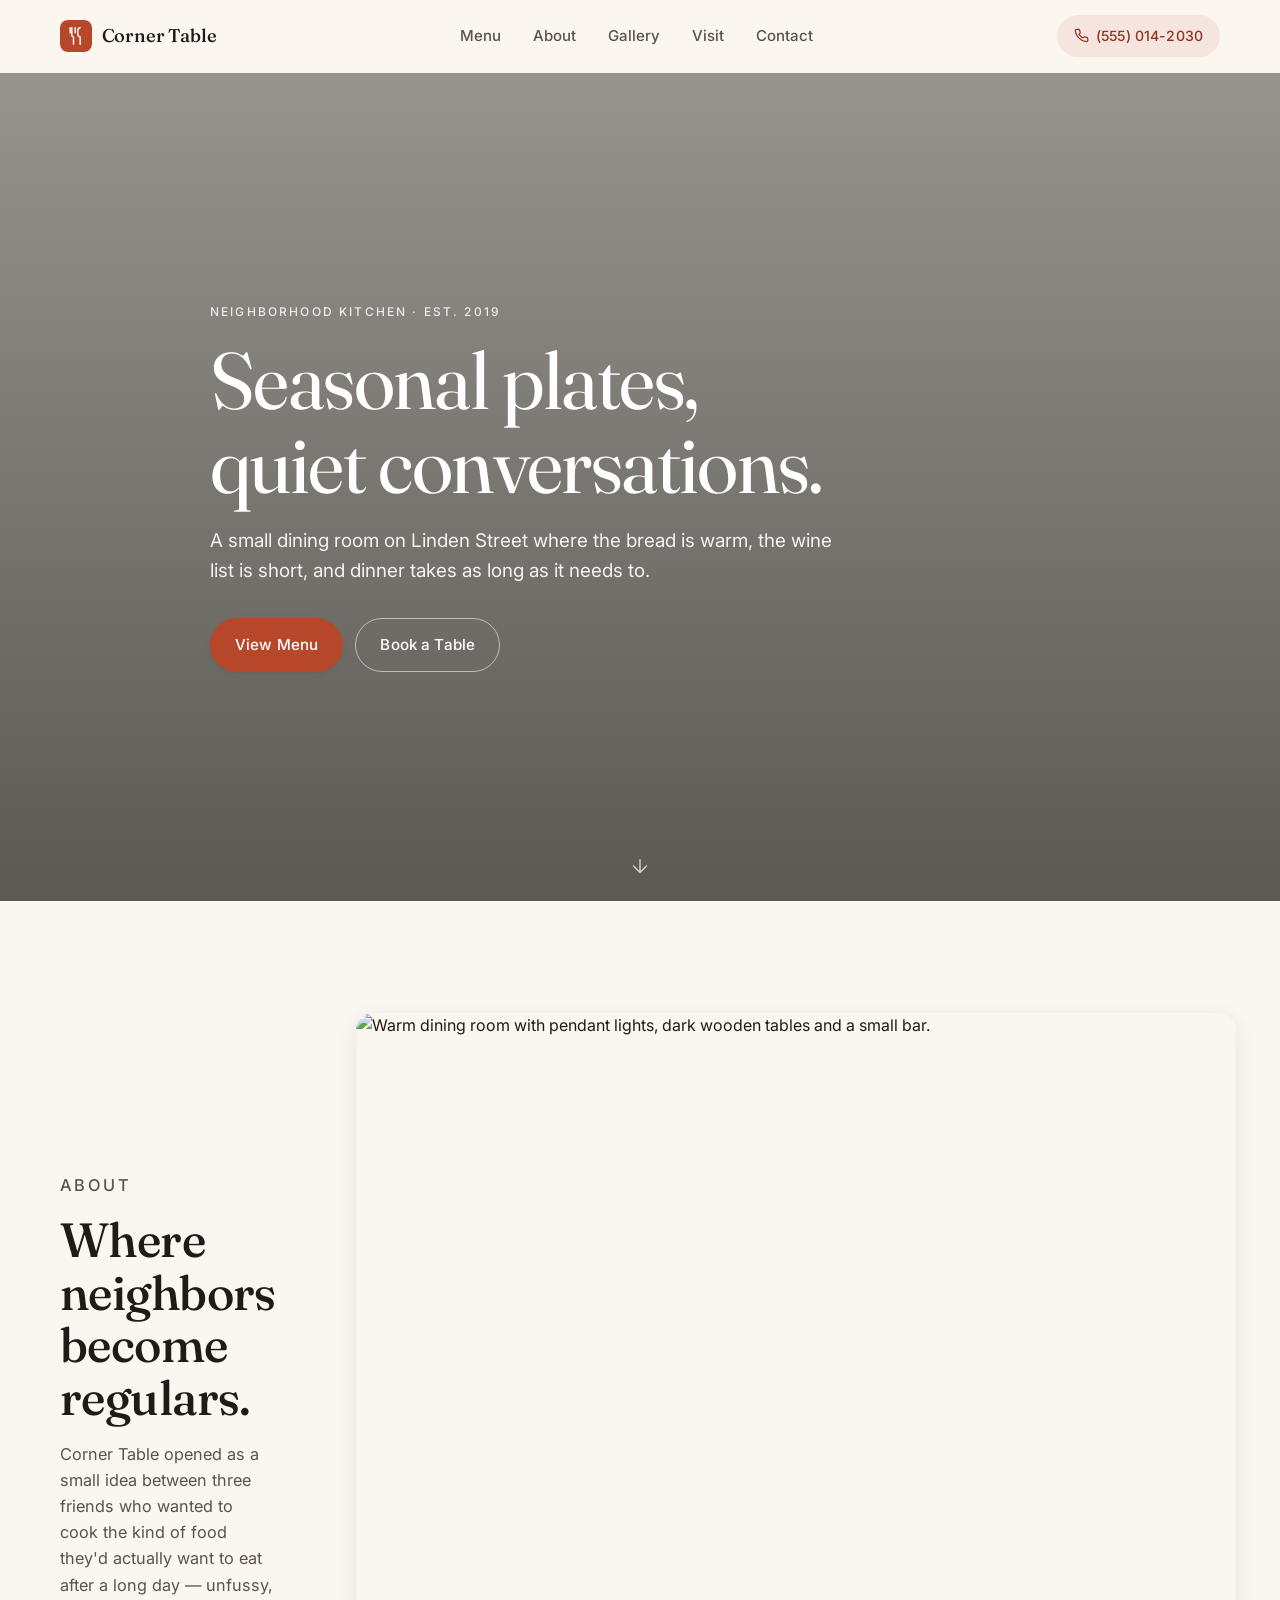
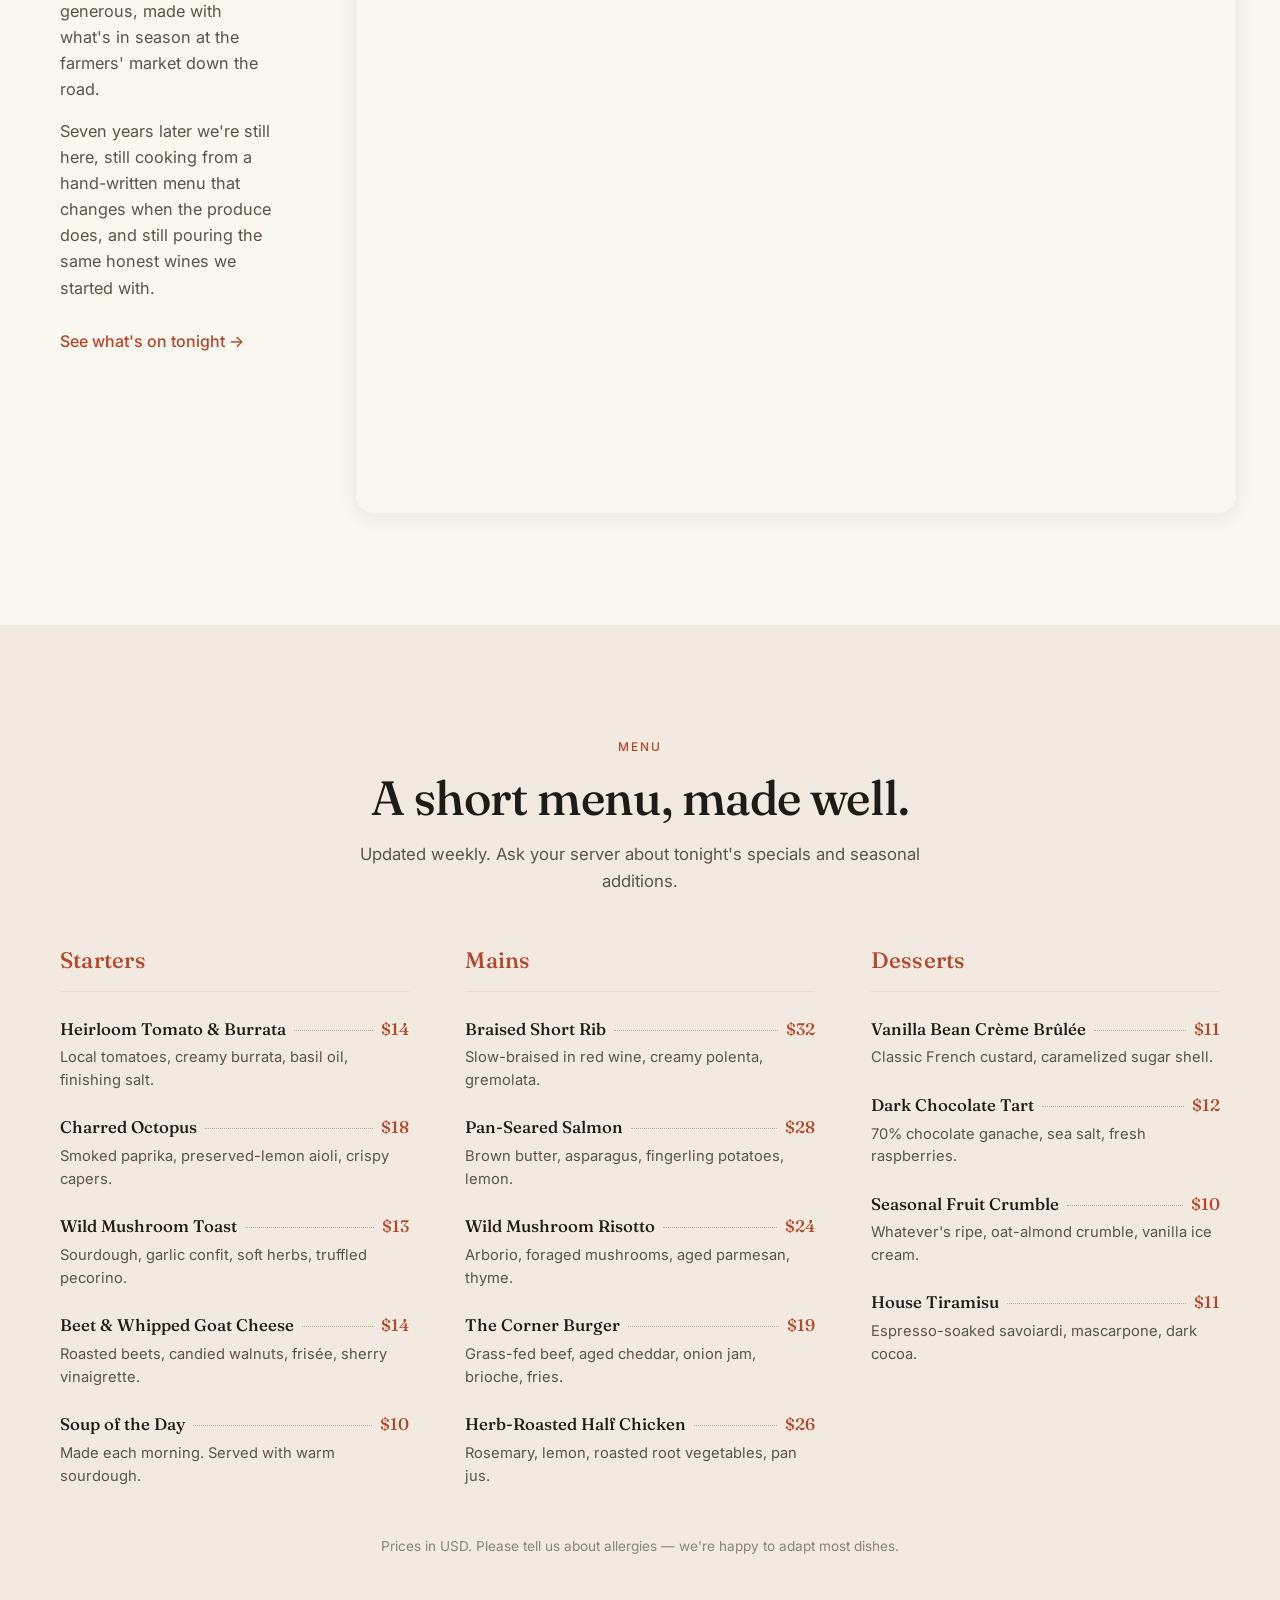
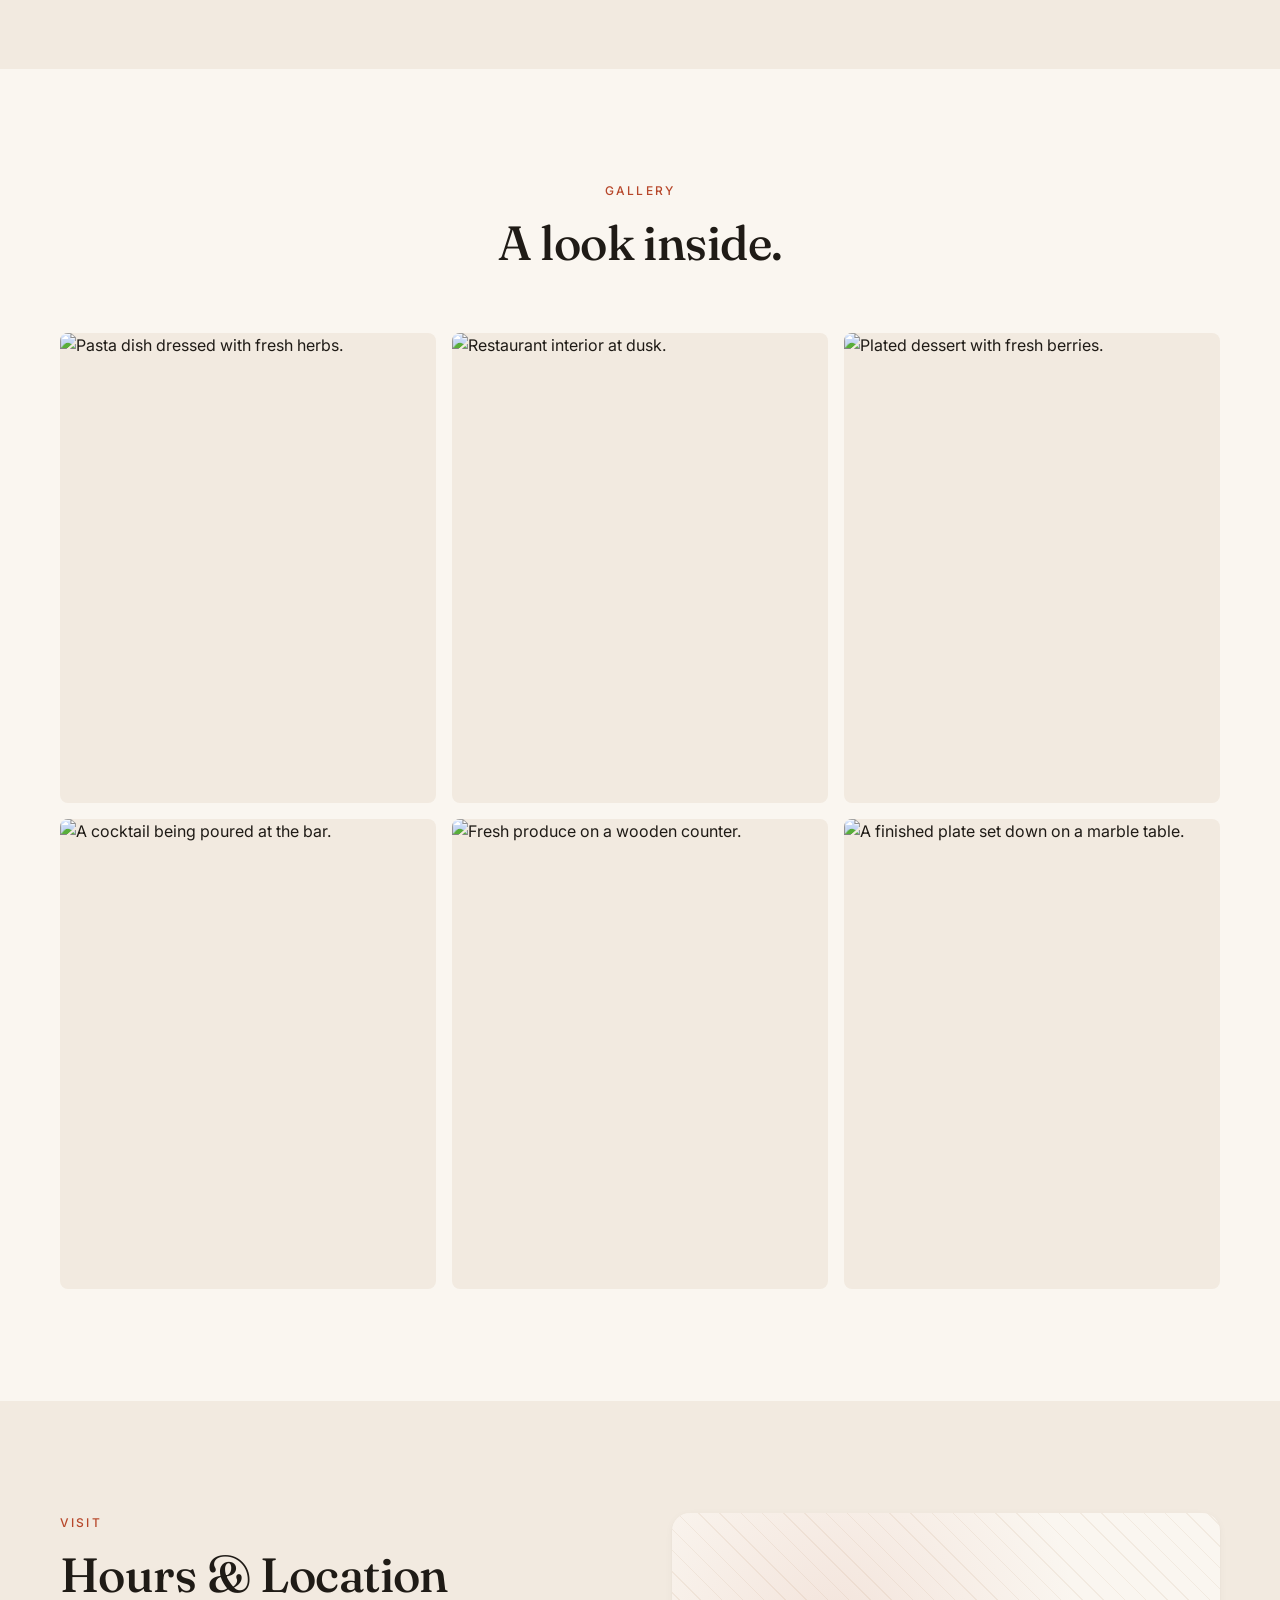
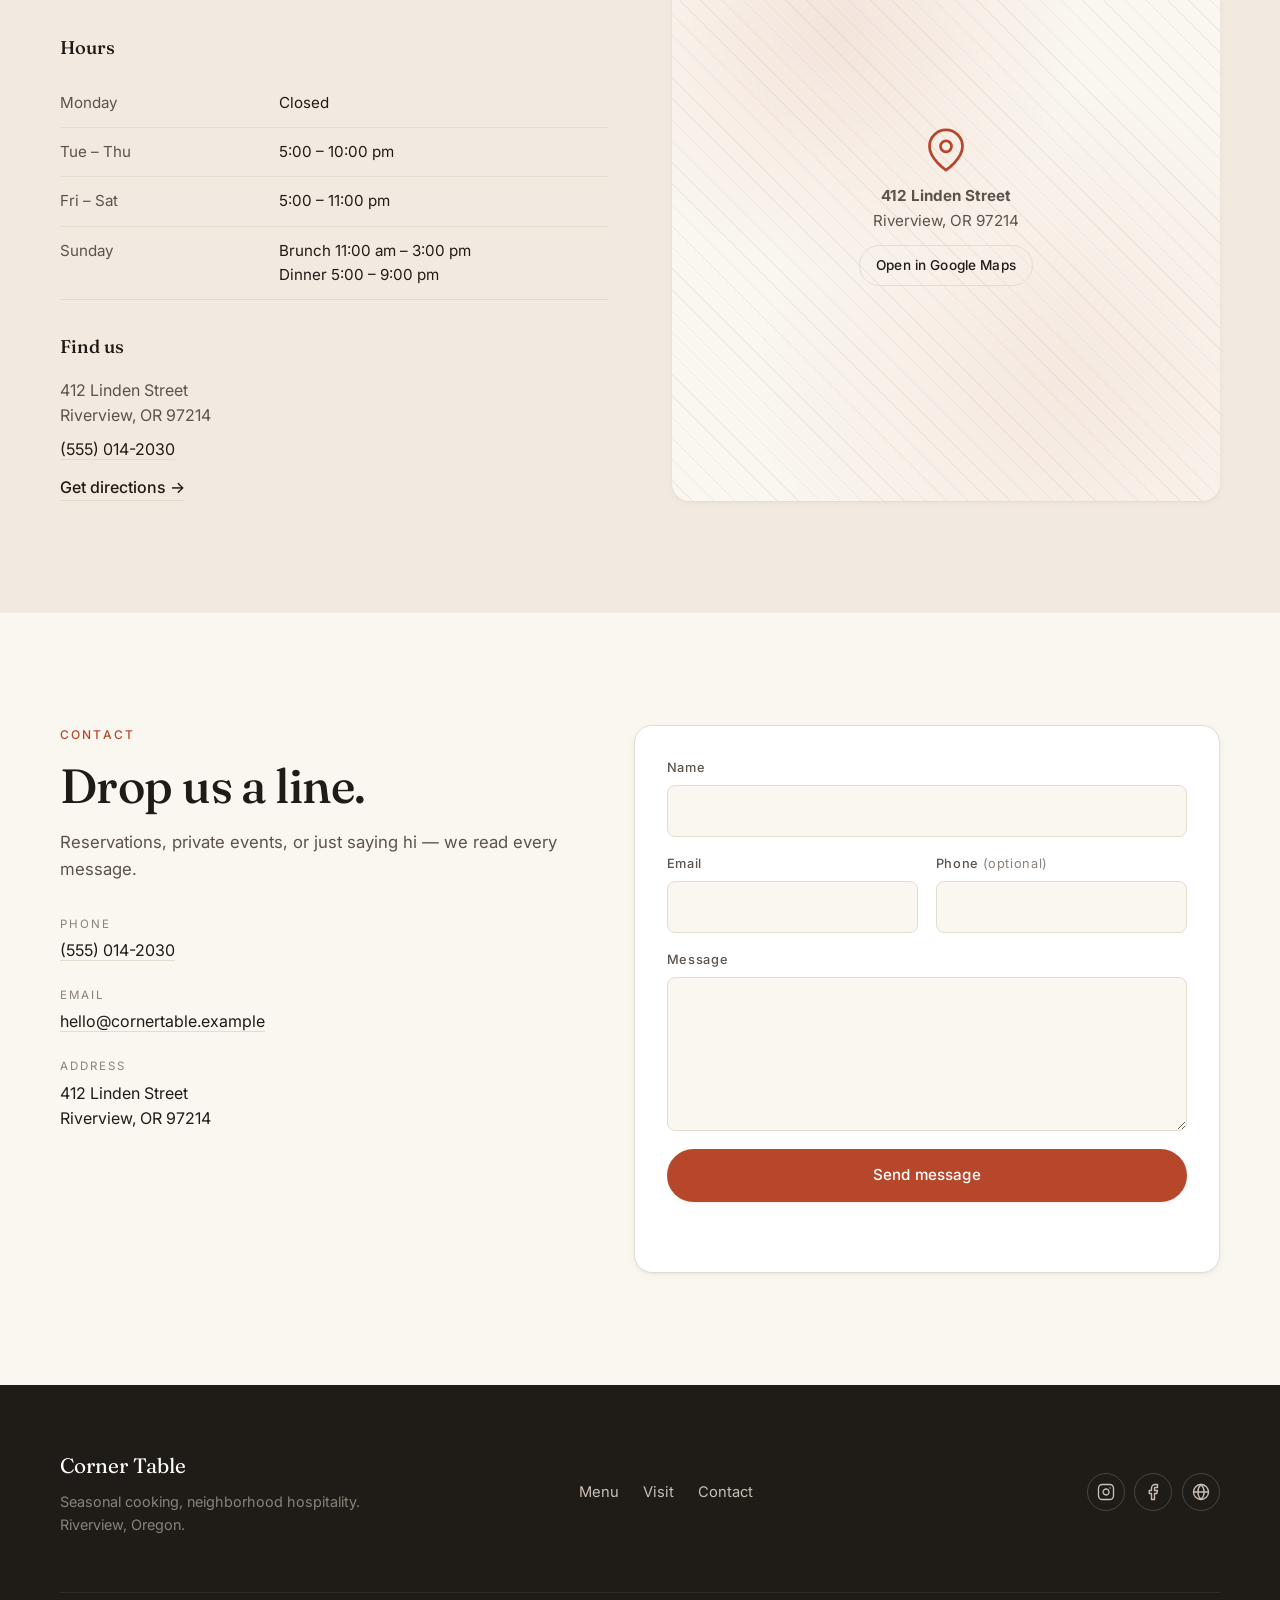
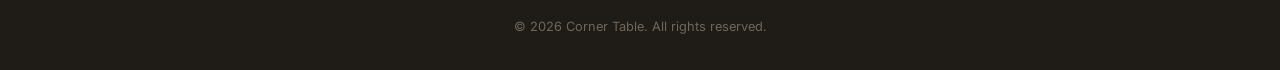
==== index.html @ 22e4e92a "Initial commit: Corner Table restaurant site Mobile-first single-page static site for a casual local" ====
<!DOCTYPE html>
<html lang="en">
<head>
  <meta charset="UTF-8" />
  <meta name="viewport" content="width=device-width, initial-scale=1, viewport-fit=cover" />
  <meta name="theme-color" content="#B7472A" />

  <title>Corner Table — Local Kitchen & Bar</title>
  <meta name="description" content="Corner Table is a neighborhood restaurant serving seasonal, locally-sourced plates in a warm, unhurried setting. Reservations open daily." />

  <!-- Open Graph / social -->
  <meta property="og:title" content="Corner Table — Local Kitchen & Bar" />
  <meta property="og:description" content="Seasonal cooking, neighborhood hospitality. Book a table tonight." />
  <meta property="og:type" content="restaurant.restaurant" />
  <meta property="og:image" content="https://images.unsplash.com/photo-1517248135467-4c7edcad34c4?auto=format&fit=crop&w=1200&q=80" />

  <!-- Icons & manifest -->
  <link rel="icon" type="image/svg+xml" href="favicon.svg" />
  <link rel="apple-touch-icon" href="favicon.svg" />
  <link rel="manifest" href="manifest.json" />

  <!-- Speed up image CDN handshakes -->
  <link rel="dns-prefetch" href="https://images.unsplash.com" />
  <link rel="preconnect" href="https://images.unsplash.com" crossorigin />

  <!-- Fonts: Fraunces (display) + Inter (body) -->
  <link rel="preconnect" href="https://fonts.googleapis.com" />
  <link rel="preconnect" href="https://fonts.gstatic.com" crossorigin />
  <link href="https://fonts.googleapis.com/css2?family=Fraunces:opsz,wght@9..144,400;9..144,500;9..144,600&family=Inter:wght@400;500;600&display=swap" rel="stylesheet" />

  <!-- Preload the hero image so it paints fast -->
  <link rel="preload" as="image" href="https://images.unsplash.com/photo-1517248135467-4c7edcad34c4?auto=format&fit=crop&w=1800&q=80" />

  <link rel="stylesheet" href="styles.css" />

  <!-- Local business structured data — helps search engines understand the site -->
  <script type="application/ld+json">
  {
    "@context": "https://schema.org",
    "@type": "Restaurant",
    "name": "Corner Table",
    "image": "https://images.unsplash.com/photo-1517248135467-4c7edcad34c4?auto=format&fit=crop&w=1200&q=80",
    "telephone": "+1-555-014-2030",
    "email": "hello@cornertable.example",
    "priceRange": "$$",
    "servesCuisine": "Seasonal American",
    "address": {
      "@type": "PostalAddress",
      "streetAddress": "412 Linden Street",
      "addressLocality": "Riverview",
      "addressRegion": "OR",
      "postalCode": "97214",
      "addressCountry": "US"
    },
    "openingHoursSpecification": [
      { "@type": "OpeningHoursSpecification", "dayOfWeek": ["Tuesday","Wednesday","Thursday"], "opens": "17:00", "closes": "22:00" },
      { "@type": "OpeningHoursSpecification", "dayOfWeek": ["Friday","Saturday"], "opens": "17:00", "closes": "23:00" },
      { "@type": "OpeningHoursSpecification", "dayOfWeek": "Sunday", "opens": "11:00", "closes": "21:00" }
    ]
  }
  </script>
</head>
<body>
  <!-- Accessibility: keyboard users can jump past the header -->
  <a href="#main" class="skip-link">Skip to content</a>

  <!-- =========================================================
       HEADER — sticky, blurs background on scroll
       ========================================================= -->
  <header class="site-header" id="top">
    <div class="container header-inner">
      <a href="#top" class="brand" aria-label="Corner Table, home">
        <span class="brand-mark" aria-hidden="true">
          <svg viewBox="0 0 24 24" width="20" height="20" fill="none" stroke="currentColor" stroke-width="1.7" stroke-linecap="round" stroke-linejoin="round">
            <path d="M7 2v9a2 2 0 0 0 2 2v9"/>
            <path d="M11 2v6"/>
            <path d="M5 2v6"/>
            <path d="M17 2c-1.5 0-3 2-3 5.5S15.5 13 17 13v9"/>
          </svg>
        </span>
        <span class="brand-name">Corner Table</span>
      </a>

      <nav class="site-nav" id="site-nav" aria-label="Primary">
        <button class="nav-close" aria-label="Close menu" type="button">&times;</button>
        <a href="#menu">Menu</a>
        <a href="#about">About</a>
        <a href="#gallery">Gallery</a>
        <a href="#visit">Visit</a>
        <a href="#contact">Contact</a>
      </nav>

      <div class="header-actions">
        <a href="tel:+15550142030" class="btn btn-call" aria-label="Call Corner Table at (555) 014-2030">
          <svg viewBox="0 0 24 24" width="15" height="15" fill="none" stroke="currentColor" stroke-width="2" stroke-linecap="round" stroke-linejoin="round" aria-hidden="true">
            <path d="M22 16.92v3a2 2 0 0 1-2.18 2 19.79 19.79 0 0 1-8.63-3.07 19.5 19.5 0 0 1-6-6 19.79 19.79 0 0 1-3.07-8.67A2 2 0 0 1 4.11 2h3a2 2 0 0 1 2 1.72 12.84 12.84 0 0 0 .7 2.81 2 2 0 0 1-.45 2.11L8.09 9.91a16 16 0 0 0 6 6l1.27-1.27a2 2 0 0 1 2.11-.45 12.84 12.84 0 0 0 2.81.7A2 2 0 0 1 22 16.92z"/>
          </svg>
          <span class="btn-call-text">(555) 014-2030</span>
        </a>
        <button class="nav-toggle" aria-controls="site-nav" aria-expanded="false" aria-label="Open menu" type="button">
          <span></span><span></span><span></span>
        </button>
      </div>
    </div>
  </header>

  <main id="main">
    <!-- =========================================================
         HERO — full-bleed image, tagline, two CTAs
         ========================================================= -->
    <section class="hero" aria-labelledby="hero-title">
      <div class="hero-bg" aria-hidden="true"></div>
      <div class="hero-overlay" aria-hidden="true"></div>
      <div class="container hero-inner">
        <p class="eyebrow eyebrow-light">Neighborhood kitchen &middot; est. 2019</p>
        <h1 id="hero-title" class="hero-title">Seasonal plates,<br/>quiet conversations.</h1>
        <p class="hero-sub">A small dining room on Linden Street where the bread is warm, the wine list is short, and dinner takes as long as it needs to.</p>
        <div class="hero-cta">
          <a href="#menu" class="btn btn-primary">View Menu</a>
          <a href="#contact" class="btn btn-ghost btn-ghost-light">Book a Table</a>
        </div>
      </div>
      <a href="#about" class="hero-scroll" aria-label="Scroll to about section">
        <svg width="22" height="22" viewBox="0 0 24 24" fill="none" stroke="currentColor" stroke-width="1.5" stroke-linecap="round" stroke-linejoin="round" aria-hidden="true">
          <path d="M12 5v14M5 12l7 7 7-7"/>
        </svg>
      </a>
    </section>

    <!-- =========================================================
         ABOUT — short warm paragraph, asymmetric image
         ========================================================= -->
    <section id="about" class="section about reveal">
      <div class="container about-grid">
        <div class="about-copy">
          <p class="eyebrow">About</p>
          <h2 class="section-title">Where neighbors become regulars.</h2>
          <p>Corner Table opened as a small idea between three friends who wanted to cook the kind of food they'd actually want to eat after a long day &mdash; unfussy, generous, made with what's in season at the farmers' market down the road.</p>
          <p>Seven years later we're still here, still cooking from a hand-written menu that changes when the produce does, and still pouring the same honest wines we started with.</p>
          <a href="#menu" class="link-arrow">See what's on tonight &rarr;</a>
        </div>
        <figure class="about-figure">
          <img src="https://images.unsplash.com/photo-1559329007-40df8a9345d8?auto=format&fit=crop&w=900&q=80"
               alt="Warm dining room with pendant lights, dark wooden tables and a small bar."
               loading="lazy" width="900" height="1100" />
        </figure>
      </div>
    </section>

    <!-- =========================================================
         MENU — 3 categories in a clean grid
         ========================================================= -->
    <section id="menu" class="section menu reveal">
      <div class="container">
        <header class="section-head">
          <p class="eyebrow">Menu</p>
          <h2 class="section-title">A short menu, made well.</h2>
          <p class="section-lede">Updated weekly. Ask your server about tonight's specials and seasonal additions.</p>
        </header>

        <div class="menu-categories">

          <article class="menu-category">
            <h3 class="menu-category-title">Starters</h3>
            <ul class="menu-list">
              <li class="menu-item">
                <div class="menu-item-head">
                  <span class="menu-item-name">Heirloom Tomato &amp; Burrata</span>
                  <span class="menu-item-dots" aria-hidden="true"></span>
                  <span class="menu-item-price">14</span>
                </div>
                <p class="menu-item-desc">Local tomatoes, creamy burrata, basil oil, finishing salt.</p>
              </li>
              <li class="menu-item">
                <div class="menu-item-head">
                  <span class="menu-item-name">Charred Octopus</span>
                  <span class="menu-item-dots" aria-hidden="true"></span>
                  <span class="menu-item-price">18</span>
                </div>
                <p class="menu-item-desc">Smoked paprika, preserved-lemon aioli, crispy capers.</p>
              </li>
              <li class="menu-item">
                <div class="menu-item-head">
                  <span class="menu-item-name">Wild Mushroom Toast</span>
                  <span class="menu-item-dots" aria-hidden="true"></span>
                  <span class="menu-item-price">13</span>
                </div>
                <p class="menu-item-desc">Sourdough, garlic confit, soft herbs, truffled pecorino.</p>
              </li>
              <li class="menu-item">
                <div class="menu-item-head">
                  <span class="menu-item-name">Beet &amp; Whipped Goat Cheese</span>
                  <span class="menu-item-dots" aria-hidden="true"></span>
                  <span class="menu-item-price">14</span>
                </div>
                <p class="menu-item-desc">Roasted beets, candied walnuts, frisée, sherry vinaigrette.</p>
              </li>
              <li class="menu-item">
                <div class="menu-item-head">
                  <span class="menu-item-name">Soup of the Day</span>
                  <span class="menu-item-dots" aria-hidden="true"></span>
                  <span class="menu-item-price">10</span>
                </div>
                <p class="menu-item-desc">Made each morning. Served with warm sourdough.</p>
              </li>
            </ul>
          </article>

          <article class="menu-category">
            <h3 class="menu-category-title">Mains</h3>
            <ul class="menu-list">
              <li class="menu-item">
                <div class="menu-item-head">
                  <span class="menu-item-name">Braised Short Rib</span>
                  <span class="menu-item-dots" aria-hidden="true"></span>
                  <span class="menu-item-price">32</span>
                </div>
                <p class="menu-item-desc">Slow-braised in red wine, creamy polenta, gremolata.</p>
              </li>
              <li class="menu-item">
                <div class="menu-item-head">
                  <span class="menu-item-name">Pan-Seared Salmon</span>
                  <span class="menu-item-dots" aria-hidden="true"></span>
                  <span class="menu-item-price">28</span>
                </div>
                <p class="menu-item-desc">Brown butter, asparagus, fingerling potatoes, lemon.</p>
              </li>
              <li class="menu-item">
                <div class="menu-item-head">
                  <span class="menu-item-name">Wild Mushroom Risotto</span>
                  <span class="menu-item-dots" aria-hidden="true"></span>
                  <span class="menu-item-price">24</span>
                </div>
                <p class="menu-item-desc">Arborio, foraged mushrooms, aged parmesan, thyme.</p>
              </li>
              <li class="menu-item">
                <div class="menu-item-head">
                  <span class="menu-item-name">The Corner Burger</span>
                  <span class="menu-item-dots" aria-hidden="true"></span>
                  <span class="menu-item-price">19</span>
                </div>
                <p class="menu-item-desc">Grass-fed beef, aged cheddar, onion jam, brioche, fries.</p>
              </li>
              <li class="menu-item">
                <div class="menu-item-head">
                  <span class="menu-item-name">Herb-Roasted Half Chicken</span>
                  <span class="menu-item-dots" aria-hidden="true"></span>
                  <span class="menu-item-price">26</span>
                </div>
                <p class="menu-item-desc">Rosemary, lemon, roasted root vegetables, pan jus.</p>
              </li>
            </ul>
          </article>

          <article class="menu-category">
            <h3 class="menu-category-title">Desserts</h3>
            <ul class="menu-list">
              <li class="menu-item">
                <div class="menu-item-head">
                  <span class="menu-item-name">Vanilla Bean Crème Brûlée</span>
                  <span class="menu-item-dots" aria-hidden="true"></span>
                  <span class="menu-item-price">11</span>
                </div>
                <p class="menu-item-desc">Classic French custard, caramelized sugar shell.</p>
              </li>
              <li class="menu-item">
                <div class="menu-item-head">
                  <span class="menu-item-name">Dark Chocolate Tart</span>
                  <span class="menu-item-dots" aria-hidden="true"></span>
                  <span class="menu-item-price">12</span>
                </div>
                <p class="menu-item-desc">70% chocolate ganache, sea salt, fresh raspberries.</p>
              </li>
              <li class="menu-item">
                <div class="menu-item-head">
                  <span class="menu-item-name">Seasonal Fruit Crumble</span>
                  <span class="menu-item-dots" aria-hidden="true"></span>
                  <span class="menu-item-price">10</span>
                </div>
                <p class="menu-item-desc">Whatever's ripe, oat-almond crumble, vanilla ice cream.</p>
              </li>
              <li class="menu-item">
                <div class="menu-item-head">
                  <span class="menu-item-name">House Tiramisu</span>
                  <span class="menu-item-dots" aria-hidden="true"></span>
                  <span class="menu-item-price">11</span>
                </div>
                <p class="menu-item-desc">Espresso-soaked savoiardi, mascarpone, dark cocoa.</p>
              </li>
            </ul>
          </article>

        </div>

        <p class="menu-foot">Prices in USD. Please tell us about allergies — we're happy to adapt most dishes.</p>
      </div>
    </section>

    <!-- =========================================================
         GALLERY — responsive 6-image grid
         ========================================================= -->
    <section id="gallery" class="section gallery reveal">
      <div class="container">
        <header class="section-head">
          <p class="eyebrow">Gallery</p>
          <h2 class="section-title">A look inside.</h2>
        </header>

        <div class="gallery-grid">
          <figure class="gallery-item">
            <img src="https://images.unsplash.com/photo-1414235077428-338989a2e8c0?auto=format&fit=crop&w=800&q=80"
                 alt="Pasta dish dressed with fresh herbs."
                 loading="lazy" width="800" height="1000" />
          </figure>
          <figure class="gallery-item">
            <img src="https://images.unsplash.com/photo-1559339352-11d035aa65de?auto=format&fit=crop&w=800&q=80"
                 alt="Restaurant interior at dusk."
                 loading="lazy" width="800" height="1000" />
          </figure>
          <figure class="gallery-item">
            <img src="https://images.unsplash.com/photo-1551183053-bf91a1d81141?auto=format&fit=crop&w=800&q=80"
                 alt="Plated dessert with fresh berries."
                 loading="lazy" width="800" height="1000" />
          </figure>
          <figure class="gallery-item">
            <img src="https://images.unsplash.com/photo-1424847651672-bf20a4b0982b?auto=format&fit=crop&w=800&q=80"
                 alt="A cocktail being poured at the bar."
                 loading="lazy" width="800" height="1000" />
          </figure>
          <figure class="gallery-item">
            <img src="https://images.unsplash.com/photo-1466637574441-749b8f19452f?auto=format&fit=crop&w=800&q=80"
                 alt="Fresh produce on a wooden counter."
                 loading="lazy" width="800" height="1000" />
          </figure>
          <figure class="gallery-item">
            <img src="https://images.unsplash.com/photo-1559925393-8be0ec4767c8?auto=format&fit=crop&w=800&q=80"
                 alt="A finished plate set down on a marble table."
                 loading="lazy" width="800" height="1000" />
          </figure>
        </div>
      </div>
    </section>

    <!-- =========================================================
         VISIT — hours table + address + map placeholder
         ========================================================= -->
    <section id="visit" class="section visit reveal">
      <div class="container visit-grid">
        <div class="visit-info">
          <p class="eyebrow">Visit</p>
          <h2 class="section-title">Hours &amp; Location</h2>

          <div class="hours">
            <h3 class="visit-subheading">Hours</h3>
            <table class="hours-table" aria-label="Opening hours">
              <tbody>
                <tr><th scope="row">Monday</th><td class="muted">Closed</td></tr>
                <tr><th scope="row">Tue – Thu</th><td>5:00 – 10:00 pm</td></tr>
                <tr><th scope="row">Fri – Sat</th><td>5:00 – 11:00 pm</td></tr>
                <tr><th scope="row">Sunday</th><td>Brunch 11:00&nbsp;am – 3:00&nbsp;pm<br/>Dinner 5:00 – 9:00&nbsp;pm</td></tr>
              </tbody>
            </table>
          </div>

          <div class="address-block">
            <h3 class="visit-subheading">Find us</h3>
            <address>
              412 Linden Street<br/>
              Riverview, OR 97214
            </address>
            <p><a href="tel:+15550142030">(555) 014-2030</a></p>
            <a href="https://www.google.com/maps/search/?api=1&query=412+Linden+Street+Riverview+OR+97214"
               target="_blank" rel="noopener" class="link-arrow">Get directions &rarr;</a>
          </div>
        </div>

        <!-- Replace with a real Google Maps iframe when ready. The visual
             placeholder mirrors the brand and still communicates "map". -->
        <div class="map-wrap" aria-label="Map of restaurant location">
          <div class="map-placeholder">
            <svg width="44" height="44" viewBox="0 0 24 24" fill="none" stroke="currentColor" stroke-width="1.5" stroke-linecap="round" stroke-linejoin="round" aria-hidden="true">
              <path d="M21 10c0 7-9 13-9 13s-9-6-9-13a9 9 0 0 1 18 0z"/>
              <circle cx="12" cy="10" r="3"/>
            </svg>
            <p><strong>412 Linden Street</strong><br/>Riverview, OR 97214</p>
            <a href="https://www.google.com/maps/search/?api=1&query=412+Linden+Street+Riverview+OR+97214"
               target="_blank" rel="noopener" class="btn btn-ghost btn-sm">Open in Google Maps</a>
          </div>
        </div>
      </div>
    </section>

    <!-- =========================================================
         CONTACT — info + front-end-only form
         ========================================================= -->
    <section id="contact" class="section contact reveal">
      <div class="container contact-grid">
        <div class="contact-info">
          <p class="eyebrow">Contact</p>
          <h2 class="section-title">Drop us a line.</h2>
          <p class="section-lede">Reservations, private events, or just saying hi — we read every message.</p>

          <ul class="contact-list">
            <li>
              <span class="contact-label">Phone</span>
              <a href="tel:+15550142030">(555) 014-2030</a>
            </li>
            <li>
              <span class="contact-label">Email</span>
              <a href="mailto:hello@cornertable.example">hello@cornertable.example</a>
            </li>
            <li>
              <span class="contact-label">Address</span>
              <span>412 Linden Street<br/>Riverview, OR 97214</span>
            </li>
          </ul>
        </div>

        <form class="contact-form" novalidate aria-label="Contact form">
          <div class="form-row">
            <label for="name">Name</label>
            <input id="name" name="name" type="text" required autocomplete="name" />
          </div>
          <div class="form-row-split">
            <div class="form-row">
              <label for="email">Email</label>
              <input id="email" name="email" type="email" required autocomplete="email" />
            </div>
            <div class="form-row">
              <label for="phone">Phone <span class="optional">(optional)</span></label>
              <input id="phone" name="phone" type="tel" autocomplete="tel" />
            </div>
          </div>
          <div class="form-row">
            <label for="message">Message</label>
            <textarea id="message" name="message" rows="5" required></textarea>
          </div>
          <button type="submit" class="btn btn-primary btn-block">Send message</button>
          <p class="form-status" role="status" aria-live="polite"></p>
        </form>
      </div>
    </section>
  </main>

  <!-- =========================================================
       FOOTER
       ========================================================= -->
  <footer class="site-footer">
    <div class="container footer-inner">
      <div class="footer-brand">
        <span class="brand-name">Corner Table</span>
        <p>Seasonal cooking, neighborhood hospitality.<br/>Riverview, Oregon.</p>
      </div>

      <nav class="footer-nav" aria-label="Footer">
        <a href="#menu">Menu</a>
        <a href="#visit">Visit</a>
        <a href="#contact">Contact</a>
      </nav>

      <div class="footer-social" aria-label="Social links">
        <a href="#" aria-label="Instagram" rel="noopener">
          <svg width="18" height="18" viewBox="0 0 24 24" fill="none" stroke="currentColor" stroke-width="1.8" stroke-linecap="round" stroke-linejoin="round" aria-hidden="true">
            <rect x="2" y="2" width="20" height="20" rx="5" ry="5"/>
            <path d="M16 11.37A4 4 0 1 1 12.63 8 4 4 0 0 1 16 11.37z"/>
            <line x1="17.5" y1="6.5" x2="17.51" y2="6.5"/>
          </svg>
        </a>
        <a href="#" aria-label="Facebook" rel="noopener">
          <svg width="18" height="18" viewBox="0 0 24 24" fill="none" stroke="currentColor" stroke-width="1.8" stroke-linecap="round" stroke-linejoin="round" aria-hidden="true">
            <path d="M18 2h-3a5 5 0 0 0-5 5v3H7v4h3v8h4v-8h3l1-4h-4V7a1 1 0 0 1 1-1h3z"/>
          </svg>
        </a>
        <a href="#" aria-label="OpenTable" rel="noopener">
          <svg width="18" height="18" viewBox="0 0 24 24" fill="none" stroke="currentColor" stroke-width="1.8" stroke-linecap="round" stroke-linejoin="round" aria-hidden="true">
            <circle cx="12" cy="12" r="10"/>
            <path d="M12 2a14 14 0 0 0 0 20M12 2a14 14 0 0 1 0 20M2 12h20"/>
          </svg>
        </a>
      </div>

      <p class="footer-legal">&copy; <span id="year"></span> Corner Table. All rights reserved.</p>
    </div>
  </footer>

  <!-- Back-to-top button — hidden until user scrolls past the hero -->
  <button class="to-top" type="button" aria-label="Back to top" hidden>
    <svg width="18" height="18" viewBox="0 0 24 24" fill="none" stroke="currentColor" stroke-width="2" stroke-linecap="round" stroke-linejoin="round" aria-hidden="true">
      <path d="M12 19V5M5 12l7-7 7 7"/>
    </svg>
  </button>

  <script src="script.js" defer></script>
</body>
</html>
---- styles.css ----
/* ============================================================
   Corner Table — stylesheet
   Mobile-first. Single accent: terracotta (#B7472A).
   Type pairing: Fraunces (display) + Inter (body).
   Breakpoints: 500px, 600px, 900px.
   ============================================================ */

/* ---------- Reset & base ---------- */
*, *::before, *::after { box-sizing: border-box; }
* { margin: 0; }

html {
  scroll-behavior: smooth;
  -webkit-text-size-adjust: 100%;
  scroll-padding-top: 80px;        /* sticky header offset for anchor jumps */
}

body {
  font-family: 'Inter', system-ui, -apple-system, 'Segoe UI', Roboto, sans-serif;
  font-size: 16px;
  line-height: 1.6;
  color: var(--text);
  background: var(--bg);
  -webkit-font-smoothing: antialiased;
  -moz-osx-font-smoothing: grayscale;
}

img, picture, svg, video { display: block; max-width: 100%; }
a { color: inherit; text-decoration: none; }
button { font: inherit; cursor: pointer; background: none; border: none; padding: 0; color: inherit; }
input, textarea, select { font: inherit; color: inherit; }

/* ---------- Design tokens ---------- */
:root {
  /* Color */
  --bg:           #FAF6F0;   /* warm off-white */
  --bg-alt:       #F2EAE0;   /* slightly deeper warm tone for alternating sections */
  --bg-card:      #FFFFFF;
  --text:         #1F1B16;   /* warm near-black */
  --text-soft:    #5C534B;
  --text-mute:    #8B8278;
  --border:       #E5DCD0;
  --accent:       #B7472A;   /* terracotta */
  --accent-dark:  #8F3520;
  --accent-soft:  #F6E5DE;

  /* Shape */
  --radius:    8px;
  --radius-lg: 18px;

  /* Shadows */
  --shadow-sm: 0 1px 2px rgba(31,27,22,.04), 0 2px 8px rgba(31,27,22,.04);
  --shadow-md: 0 4px 20px rgba(31,27,22,.08);
  --shadow-lg: 0 20px 50px rgba(31,27,22,.15);

  /* Layout */
  --header-h: 72px;
  --maxw:     1200px;

  /* Motion */
  --ease: cubic-bezier(0.22, 1, 0.36, 1);
}

/* ---------- Typography helpers ---------- */
.eyebrow {
  font-size: 0.75rem;
  font-weight: 500;
  letter-spacing: 0.18em;
  text-transform: uppercase;
  color: var(--accent);
  margin-bottom: 1rem;
}
.eyebrow-light { color: rgba(255,255,255,0.85); }

.section-title {
  font-family: 'Fraunces', Georgia, 'Times New Roman', serif;
  font-weight: 500;
  font-size: clamp(2rem, 4.8vw, 3rem);
  line-height: 1.1;
  letter-spacing: -0.012em;
  color: var(--text);
  margin-bottom: 1rem;
}

.section-lede {
  color: var(--text-soft);
  font-size: 1.05rem;
  max-width: 56ch;
}

.muted { color: var(--text-mute); }

/* ---------- Layout helpers ---------- */
.container {
  width: 100%;
  max-width: var(--maxw);
  margin: 0 auto;
  padding: 0 1.25rem;
}
.section { padding: 5rem 0; }
@media (min-width: 900px) { .section { padding: 7rem 0; } }

.section-head {
  text-align: center;
  margin-bottom: 3rem;
  display: flex;
  flex-direction: column;
  align-items: center;
}

.skip-link {
  position: absolute;
  left: 1rem;
  top: -3rem;
  background: var(--accent);
  color: #fff;
  padding: 0.6rem 1rem;
  border-radius: var(--radius);
  z-index: 1000;
  transition: top 0.2s var(--ease);
}
.skip-link:focus { top: 1rem; }

/* ---------- Buttons ---------- */
.btn {
  display: inline-flex;
  align-items: center;
  justify-content: center;
  gap: 0.5rem;
  padding: 0.85rem 1.5rem;
  border-radius: 999px;
  font-weight: 500;
  font-size: 0.95rem;
  letter-spacing: 0.01em;
  border: 1px solid transparent;
  transition: transform 0.25s var(--ease),
              background 0.25s var(--ease),
              color 0.25s var(--ease),
              border-color 0.25s var(--ease),
              box-shadow 0.25s var(--ease);
  white-space: nowrap;
  text-align: center;
}
.btn-primary {
  background: var(--accent);
  color: #fff;
  box-shadow: var(--shadow-sm);
}
.btn-primary:hover {
  background: var(--accent-dark);
  transform: translateY(-1px);
  box-shadow: var(--shadow-md);
}
.btn-ghost {
  background: transparent;
  color: var(--text);
  border-color: var(--border);
}
.btn-ghost:hover { background: var(--bg-alt); border-color: var(--text); }
.btn-ghost-light { color: #fff; border-color: rgba(255,255,255,0.55); }
.btn-ghost-light:hover { background: rgba(255,255,255,0.12); border-color: #fff; }

.btn-sm { padding: 0.55rem 1rem; font-size: 0.85rem; }
.btn-block { align-self: stretch; }

.btn-call {
  display: inline-flex;
  align-items: center;
  gap: 0.45rem;
  background: var(--accent-soft);
  color: var(--accent-dark);
  padding: 0.55rem 1rem;
  font-size: 0.88rem;
  border-radius: 999px;
  font-weight: 500;
  transition: background 0.2s var(--ease), color 0.2s var(--ease);
}
.btn-call:hover { background: var(--accent); color: #fff; }

/* ---------- Header ---------- */
.site-header {
  position: sticky;
  top: 0;
  z-index: 100;
  background: rgba(250, 246, 240, 0.82);
  backdrop-filter: saturate(180%) blur(14px);
  -webkit-backdrop-filter: saturate(180%) blur(14px);
  border-bottom: 1px solid transparent;
  transition: border-color 0.25s var(--ease), background 0.25s var(--ease);
}
.site-header.scrolled {
  background: rgba(250, 246, 240, 0.96);
  border-bottom-color: var(--border);
}
.header-inner {
  display: flex;
  align-items: center;
  justify-content: space-between;
  height: var(--header-h);
  gap: 1rem;
}
.brand {
  display: inline-flex;
  align-items: center;
  gap: 0.6rem;
  color: var(--text);
  font-family: 'Fraunces', serif;
  font-weight: 500;
  font-size: 1.15rem;
  letter-spacing: -0.01em;
}
.brand-mark {
  width: 32px;
  height: 32px;
  display: grid;
  place-items: center;
  border-radius: 8px;
  background: var(--accent);
  color: #fff;
}

.site-nav { display: none; }   /* mobile: hidden, opened via toggle */

.site-nav a {
  font-size: 0.94rem;
  color: var(--text-soft);
  font-weight: 500;
  position: relative;
  padding: 0.35rem 0;
  transition: color 0.2s var(--ease);
}
.site-nav a:hover { color: var(--accent); }
.site-nav a::after {
  content: '';
  position: absolute;
  left: 0;
  bottom: -3px;
  width: 0;
  height: 1px;
  background: var(--accent);
  transition: width 0.3s var(--ease);
}
.site-nav a:hover::after { width: 100%; }

.nav-close {
  position: absolute;
  top: 1.25rem;
  right: 1.5rem;
  font-size: 2.25rem;
  line-height: 1;
  color: var(--text);
  display: none;
}

.header-actions {
  display: flex;
  align-items: center;
  gap: 0.75rem;
}
.btn-call-text { display: none; }     /* phone number text hides on small screens */

.nav-toggle {
  display: flex;
  flex-direction: column;
  justify-content: center;
  gap: 5px;
  width: 36px;
  height: 36px;
}
.nav-toggle span {
  display: block;
  width: 22px;
  height: 1.5px;
  background: var(--text);
  margin: 0 auto;
  border-radius: 2px;
  transition: transform 0.25s var(--ease), opacity 0.2s var(--ease);
}

/* Mobile nav open state */
body.nav-open { overflow: hidden; }
body.nav-open .site-nav {
  display: flex;
  position: fixed;
  inset: 0;
  flex-direction: column;
  justify-content: center;
  align-items: center;
  gap: 1.75rem;
  background: var(--bg);
  z-index: 99;
  animation: fade-in 0.25s var(--ease);
}
body.nav-open .site-nav a {
  font-family: 'Fraunces', serif;
  font-size: 1.75rem;
  color: var(--text);
  font-weight: 500;
}
body.nav-open .nav-close { display: block; }
body.nav-open .nav-toggle span:nth-child(1) { transform: translateY(6.5px) rotate(45deg); }
body.nav-open .nav-toggle span:nth-child(2) { opacity: 0; }
body.nav-open .nav-toggle span:nth-child(3) { transform: translateY(-6.5px) rotate(-45deg); }

@keyframes fade-in {
  from { opacity: 0; }
  to   { opacity: 1; }
}

/* Desktop header layout */
@media (min-width: 900px) {
  .nav-toggle { display: none; }
  .site-nav {
    display: flex;
    flex-direction: row;
    gap: 2rem;
    position: static;
    background: transparent;
  }
  .btn-call-text { display: inline; }
}

/* ---------- Hero ---------- */
.hero {
  position: relative;
  min-height: calc(100vh - var(--header-h));
  min-height: calc(100svh - var(--header-h));
  display: flex;
  align-items: center;
  isolation: isolate;
  overflow: hidden;
}
.hero-bg {
  position: absolute;
  inset: 0;
  background: url('https://images.unsplash.com/photo-1517248135467-4c7edcad34c4?auto=format&fit=crop&w=1800&q=80') center/cover no-repeat;
  transform: scale(1.05);
  z-index: -2;
}
.hero-overlay {
  position: absolute;
  inset: 0;
  background: linear-gradient(180deg, rgba(31,27,22,0.45) 0%, rgba(31,27,22,0.72) 100%);
  z-index: -1;
}
.hero-inner {
  color: #fff;
  padding: 4rem 1.25rem;
  max-width: 900px;
}
.hero-title {
  font-family: 'Fraunces', serif;
  font-weight: 400;
  font-size: clamp(2.5rem, 7vw, 5rem);
  line-height: 1.05;
  letter-spacing: -0.02em;
  margin-bottom: 1.25rem;
}
.hero-sub {
  font-size: clamp(1rem, 1.6vw, 1.18rem);
  max-width: 54ch;
  margin-bottom: 2rem;
  color: rgba(255,255,255,0.92);
}
.hero-cta {
  display: flex;
  flex-wrap: wrap;
  gap: 0.75rem;
}
.hero-scroll {
  position: absolute;
  bottom: 1.5rem;
  left: 50%;
  transform: translateX(-50%);
  color: rgba(255,255,255,0.75);
  animation: bounce 2.4s ease-in-out infinite;
}
@keyframes bounce {
  0%, 100% { transform: translate(-50%, 0); }
  50%      { transform: translate(-50%, 8px); }
}

/* ---------- About ---------- */
.about-grid {
  display: grid;
  grid-template-columns: 1fr;
  gap: 3rem;
  align-items: center;
}
.about-copy p {
  margin-bottom: 1rem;
  color: var(--text-soft);
  font-size: 1.02rem;
}
.about-figure img {
  border-radius: var(--radius-lg);
  aspect-ratio: 4/5;
  object-fit: cover;
  width: 100%;
  box-shadow: var(--shadow-md);
}
.link-arrow {
  color: var(--accent);
  font-weight: 500;
  display: inline-block;
  margin-top: 0.75rem;
  transition: transform 0.2s var(--ease);
}
.link-arrow:hover { transform: translateX(4px); }

@media (min-width: 900px) {
  .about-grid { grid-template-columns: 1.05fr 1fr; gap: 5rem; }
}

/* ---------- Menu ---------- */
.menu { background: var(--bg-alt); }
.menu-categories {
  display: grid;
  grid-template-columns: 1fr;
  gap: 3rem;
}
.menu-category-title {
  font-family: 'Fraunces', serif;
  font-weight: 500;
  font-size: 1.4rem;
  margin-bottom: 1.5rem;
  padding-bottom: 0.75rem;
  border-bottom: 1px solid var(--border);
  color: var(--accent);
  letter-spacing: 0.01em;
}
.menu-list {
  list-style: none;
  padding: 0;
  display: flex;
  flex-direction: column;
  gap: 1.4rem;
}
.menu-item-head {
  display: flex;
  align-items: baseline;
  gap: 0.5rem;
  font-family: 'Fraunces', serif;
  font-weight: 500;
  font-size: 1.05rem;
  margin-bottom: 0.25rem;
  color: var(--text);
}
.menu-item-dots {
  flex: 1;
  border-bottom: 1px dotted var(--text-mute);
  height: 1px;
  transform: translateY(-4px);
  opacity: 0.6;
}
.menu-item-price { color: var(--accent); font-weight: 500; }
.menu-item-price::before { content: '$'; }
.menu-item-desc {
  color: var(--text-soft);
  font-size: 0.92rem;
  line-height: 1.55;
  max-width: 50ch;
}
.menu-foot {
  text-align: center;
  margin-top: 3rem;
  color: var(--text-mute);
  font-size: 0.85rem;
}

@media (min-width: 900px) {
  .menu-categories { grid-template-columns: repeat(3, 1fr); gap: 3.5rem; }
}

/* ---------- Gallery ---------- */
.gallery-grid {
  display: grid;
  grid-template-columns: 1fr;
  gap: 0.75rem;
}
.gallery-item {
  overflow: hidden;
  border-radius: var(--radius);
  aspect-ratio: 4/5;
  background: var(--bg-alt);
}
.gallery-item img {
  width: 100%;
  height: 100%;
  object-fit: cover;
  transition: transform 0.6s var(--ease);
}
.gallery-item:hover img { transform: scale(1.04); }

@media (min-width: 600px) {
  .gallery-grid { grid-template-columns: repeat(2, 1fr); gap: 1rem; }
}
@media (min-width: 900px) {
  .gallery-grid { grid-template-columns: repeat(3, 1fr); gap: 1rem; }
}

/* ---------- Visit ---------- */
.visit { background: var(--bg-alt); }
.visit-grid {
  display: grid;
  grid-template-columns: 1fr;
  gap: 3rem;
}
.visit-subheading {
  font-family: 'Fraunces', serif;
  font-size: 1.15rem;
  font-weight: 500;
  margin: 2rem 0 1rem;
}
.hours-table {
  width: 100%;
  border-collapse: collapse;
  font-size: 0.95rem;
}
.hours-table tr { border-bottom: 1px solid var(--border); }
.hours-table th, .hours-table td {
  text-align: left;
  padding: 0.75rem 0;
  font-weight: 400;
  vertical-align: top;
}
.hours-table th { color: var(--text-soft); width: 40%; }
.hours-table td { color: var(--text); }

address {
  font-style: normal;
  line-height: 1.6;
  color: var(--text-soft);
  margin-bottom: 0.5rem;
}
.address-block a { color: var(--text); border-bottom: 1px solid var(--border); transition: border-color 0.2s; }
.address-block a:hover { border-color: var(--accent); }

.map-wrap {
  border-radius: var(--radius-lg);
  overflow: hidden;
  min-height: 360px;
  box-shadow: var(--shadow-sm);
}
.map-placeholder {
  height: 100%;
  min-height: 360px;
  display: flex;
  flex-direction: column;
  align-items: center;
  justify-content: center;
  gap: 0.75rem;
  text-align: center;
  padding: 2rem;
  color: var(--text-soft);
  background:
    radial-gradient(circle at 30% 20%, rgba(183,71,42,0.10), transparent 40%),
    radial-gradient(circle at 70% 80%, rgba(183,71,42,0.08), transparent 50%),
    repeating-linear-gradient(45deg, var(--bg) 0, var(--bg) 14px, var(--bg-alt) 14px, var(--bg-alt) 15px);
}
.map-placeholder svg { color: var(--accent); }
.map-placeholder p { font-size: 0.95rem; }

@media (min-width: 900px) {
  .visit-grid { grid-template-columns: 1fr 1fr; gap: 4rem; }
}

/* ---------- Contact ---------- */
.contact-grid {
  display: grid;
  grid-template-columns: 1fr;
  gap: 3rem;
}
.contact-list {
  list-style: none;
  padding: 0;
  display: flex;
  flex-direction: column;
  gap: 1.4rem;
  margin-top: 2rem;
}
.contact-label {
  display: block;
  font-size: 0.72rem;
  letter-spacing: 0.18em;
  text-transform: uppercase;
  color: var(--text-mute);
  margin-bottom: 0.3rem;
}
.contact-list a {
  color: var(--text);
  border-bottom: 1px solid var(--border);
  transition: border-color 0.2s, color 0.2s;
}
.contact-list a:hover { border-color: var(--accent); color: var(--accent); }

.contact-form {
  display: flex;
  flex-direction: column;
  gap: 1.1rem;
  background: var(--bg-card);
  padding: 2rem;
  border-radius: var(--radius-lg);
  box-shadow: var(--shadow-sm);
  border: 1px solid var(--border);
}
.form-row { display: flex; flex-direction: column; gap: 0.4rem; }
.form-row label {
  font-size: 0.8rem;
  letter-spacing: 0.05em;
  font-weight: 500;
  color: var(--text-soft);
}
.optional { color: var(--text-mute); font-weight: 400; }
.form-row input,
.form-row textarea {
  border: 1px solid var(--border);
  border-radius: var(--radius);
  padding: 0.75rem 0.9rem;
  background: var(--bg);
  font-size: 1rem;
  color: var(--text);
  transition: border-color 0.2s var(--ease), box-shadow 0.2s var(--ease);
  width: 100%;
}
.form-row input:focus,
.form-row textarea:focus {
  outline: none;
  border-color: var(--accent);
  box-shadow: 0 0 0 3px rgba(183,71,42,0.15);
}
.form-row textarea { resize: vertical; min-height: 110px; }
.form-row-split {
  display: grid;
  grid-template-columns: 1fr;
  gap: 1.1rem;
}
@media (min-width: 500px) {
  .form-row-split { grid-template-columns: 1fr 1fr; }
}
.form-status {
  font-size: 0.9rem;
  min-height: 1.25rem;
  margin: 0;
  color: var(--accent-dark);
}
.form-status.success { color: #2D7A47; }
.form-status.error   { color: #B73A30; }

@media (min-width: 900px) {
  .contact-grid { grid-template-columns: 1fr 1.15fr; gap: 4rem; }
}

/* ---------- Footer ---------- */
.site-footer {
  background: #1F1B16;
  color: #C9C0B5;
  padding: 4rem 0 2rem;
}
.footer-inner {
  display: grid;
  grid-template-columns: 1fr;
  gap: 2rem;
  text-align: center;
}
.footer-brand .brand-name {
  font-family: 'Fraunces', serif;
  color: #fff;
  font-size: 1.3rem;
  display: block;
  margin-bottom: 0.5rem;
}
.footer-brand p { color: #8A8278; font-size: 0.9rem; line-height: 1.6; }
.footer-nav {
  display: flex;
  gap: 1.5rem;
  justify-content: center;
  flex-wrap: wrap;
  align-self: center;
}
.footer-nav a { color: #C9C0B5; font-size: 0.92rem; transition: color 0.2s; }
.footer-nav a:hover { color: #fff; }
.footer-social {
  display: flex;
  gap: 0.6rem;
  justify-content: center;
  align-self: center;
}
.footer-social a {
  width: 38px;
  height: 38px;
  display: grid;
  place-items: center;
  border-radius: 50%;
  border: 1px solid rgba(255,255,255,0.18);
  color: #C9C0B5;
  transition: all 0.25s var(--ease);
}
.footer-social a:hover {
  border-color: var(--accent);
  color: #fff;
  background: var(--accent);
}
.footer-legal {
  color: #6F665C;
  font-size: 0.8rem;
  margin-top: 1.5rem;
  padding-top: 1.5rem;
  border-top: 1px solid rgba(255,255,255,0.08);
  grid-column: 1 / -1;
}

@media (min-width: 900px) {
  .footer-inner {
    grid-template-columns: 1.6fr 1fr 1fr;
    text-align: left;
    align-items: start;
  }
  .footer-nav    { justify-content: flex-start; }
  .footer-social { justify-content: flex-end; }
  .footer-legal  { text-align: center; }
}

/* ---------- Scroll-reveal animation ---------- */
.reveal {
  opacity: 0;
  transform: translateY(24px);
  transition: opacity 0.8s var(--ease), transform 0.8s var(--ease);
}
.reveal.is-visible {
  opacity: 1;
  transform: translateY(0);
}

/* ---------- Focus styles ---------- */
:focus-visible {
  outline: 2px solid var(--accent);
  outline-offset: 3px;
  border-radius: 4px;
}

/* ---------- Reduced motion ---------- */
@media (prefers-reduced-motion: reduce) {
  *, *::before, *::after {
    animation-duration: 0.01ms !important;
    animation-iteration-count: 1 !important;
    transition-duration: 0.01ms !important;
    scroll-behavior: auto !important;
  }
  .reveal { opacity: 1; transform: none; }
}

/* ---------- Print: just the menu, no chrome ---------- */
@media print {
  .site-header,
  .hero,
  .about,
  .gallery,
  .visit,
  .contact,
  .site-footer,
  .skip-link,
  .hero-scroll,
  .nav-toggle,
  .nav-close,
  .menu-foot { display: none !important; }

  html, body { background: #fff; color: #000; }
  body { font-size: 11pt; line-height: 1.4; }

  .section { padding: 0 !important; }
  .section-head { margin-bottom: 1rem; text-align: left; align-items: flex-start; }
  .container { padding: 0; max-width: none; }

  .menu-categories { display: block; }
  .menu-category { break-inside: avoid; margin-bottom: 1.25rem; }
  .menu-category-title { color: #000; border-color: #000; font-size: 1.15rem; }
  .menu-item-price { color: #000; }
  .menu-item-desc { color: #333; }

  /* Brand strip at the top of the printed page */
  .menu::before {
    content: 'Corner Table — Menu';
    display: block;
    font-family: 'Fraunces', Georgia, serif;
    font-size: 16pt;
    text-align: center;
    border-bottom: 1px solid #000;
    padding-bottom: 0.4rem;
    margin-bottom: 1rem;
  }
  .menu::after {
    content: '412 Linden Street · Riverview, OR · (555) 014-2030';
    display: block;
    text-align: center;
    font-size: 9pt;
    color: #555;
    margin-top: 1.5rem;
    border-top: 1px solid #ccc;
    padding-top: 0.4rem;
  }

  a { color: #000; text-decoration: none; }
}

/* ---------- Back-to-top button ---------- */
.to-top {
  position: fixed;
  right: 1.25rem;
  bottom: 1.25rem;
  z-index: 90;
  width: 44px;
  height: 44px;
  border-radius: 50%;
  background: var(--accent);
  color: #fff;
  display: grid;
  place-items: center;
  box-shadow: var(--shadow-md);
  opacity: 0;
  transform: translateY(8px);
  pointer-events: none;
  transition: opacity 0.25s var(--ease),
              transform 0.25s var(--ease),
              background 0.2s var(--ease);
}
.to-top.is-visible {
  opacity: 1;
  transform: translateY(0);
  pointer-events: auto;
}
.to-top:hover { background: var(--accent-dark); }
.to-top[hidden] { display: grid; }   /* keep grid layout even before JS reveals it */

@media (min-width: 900px) {
  .to-top { right: 2rem; bottom: 2rem; width: 48px; height: 48px; }
}

/* ---------- Image load fade-in (subtle) ---------- */
.gallery-item img,
.about-figure img {
  opacity: 0;
  transition: opacity 0.6s var(--ease);
}
.gallery-item img.is-loaded,
.about-figure img.is-loaded { opacity: 1; }
@media (prefers-reduced-motion: reduce) {
  .gallery-item img,
  .about-figure img { opacity: 1; }
}
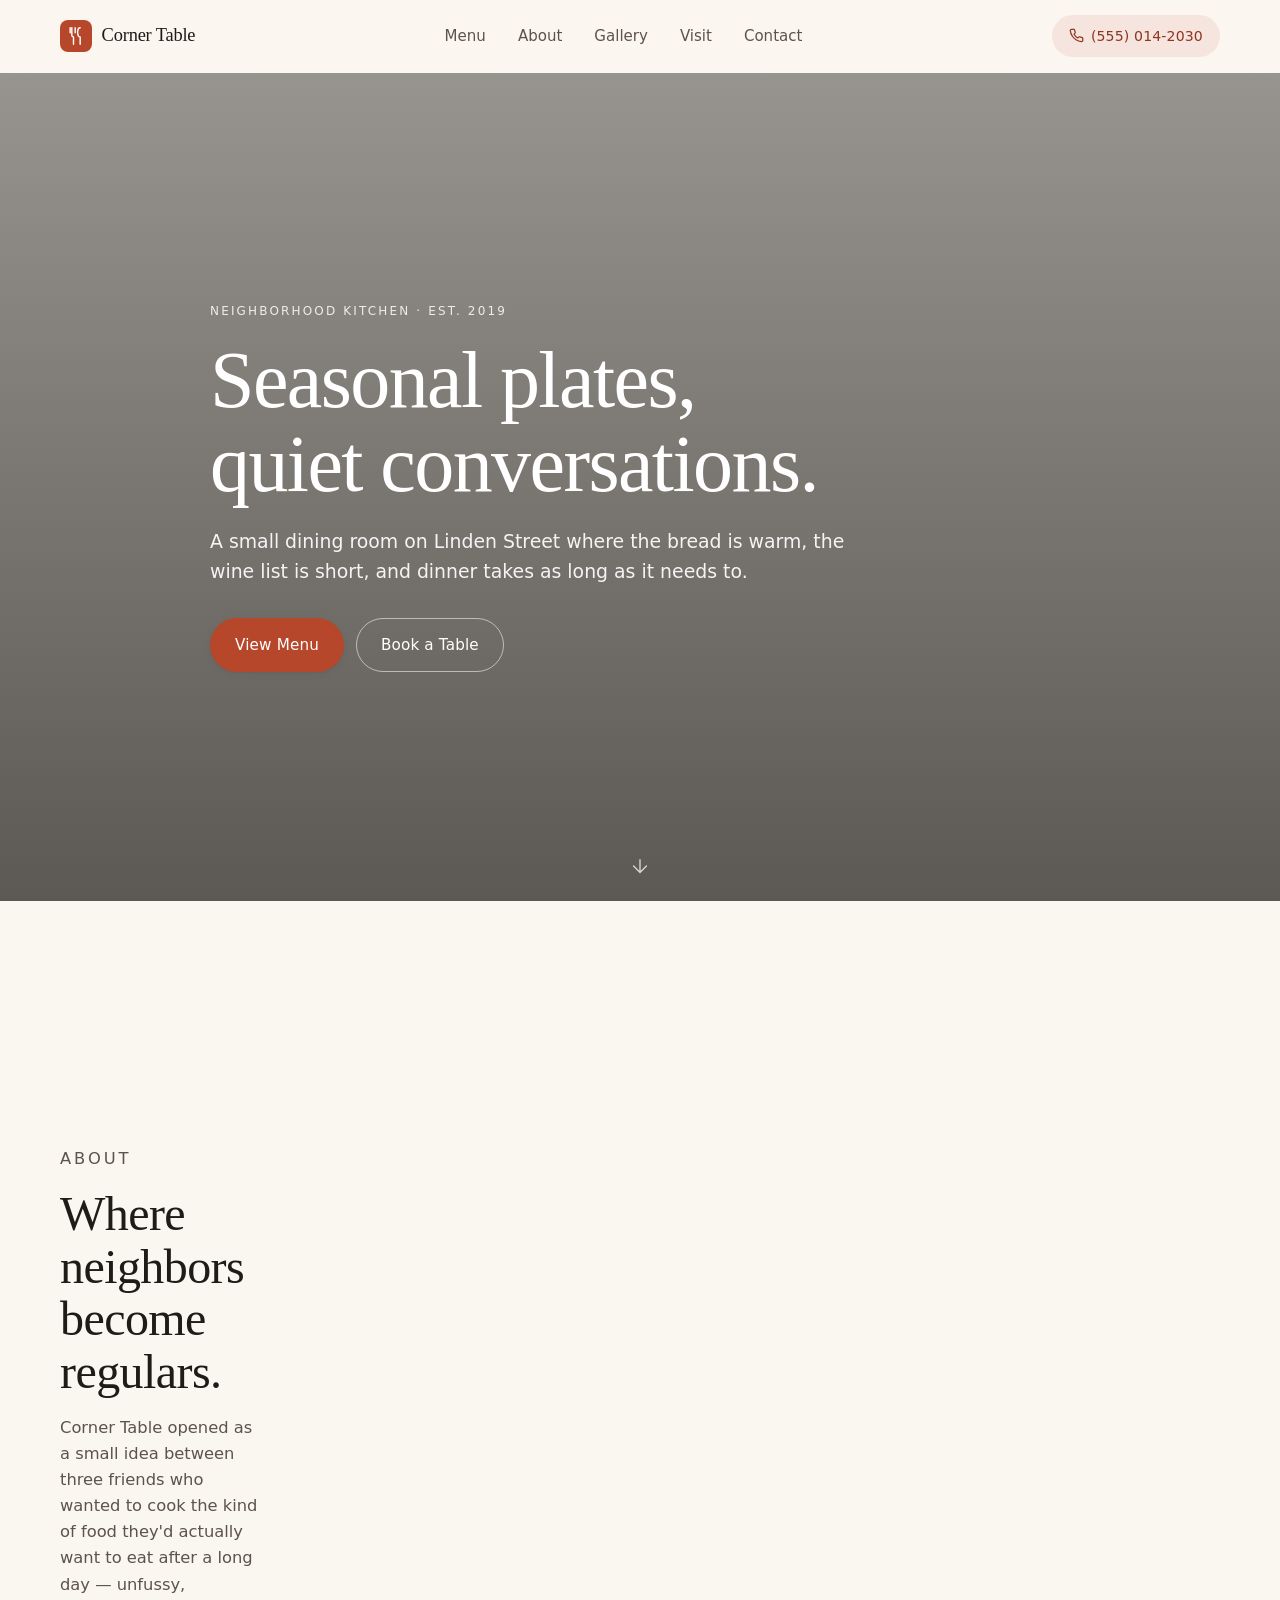
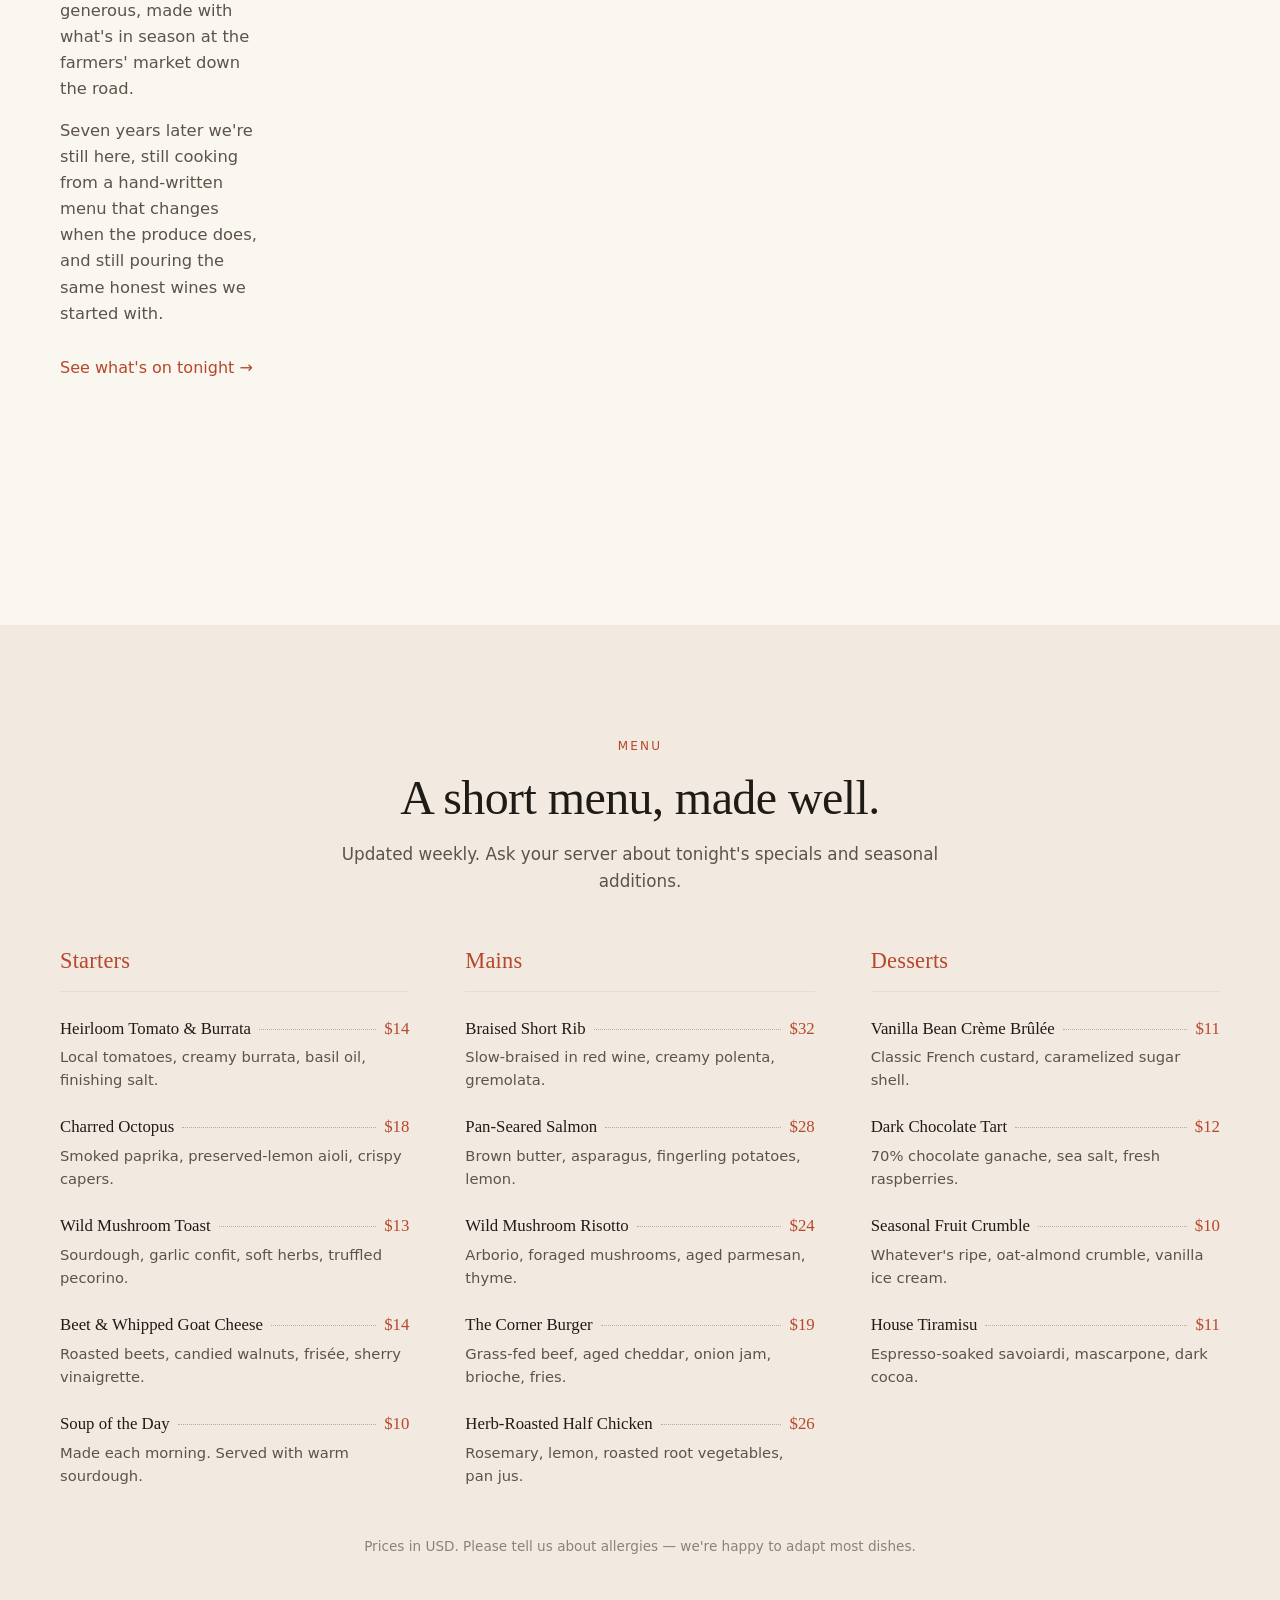
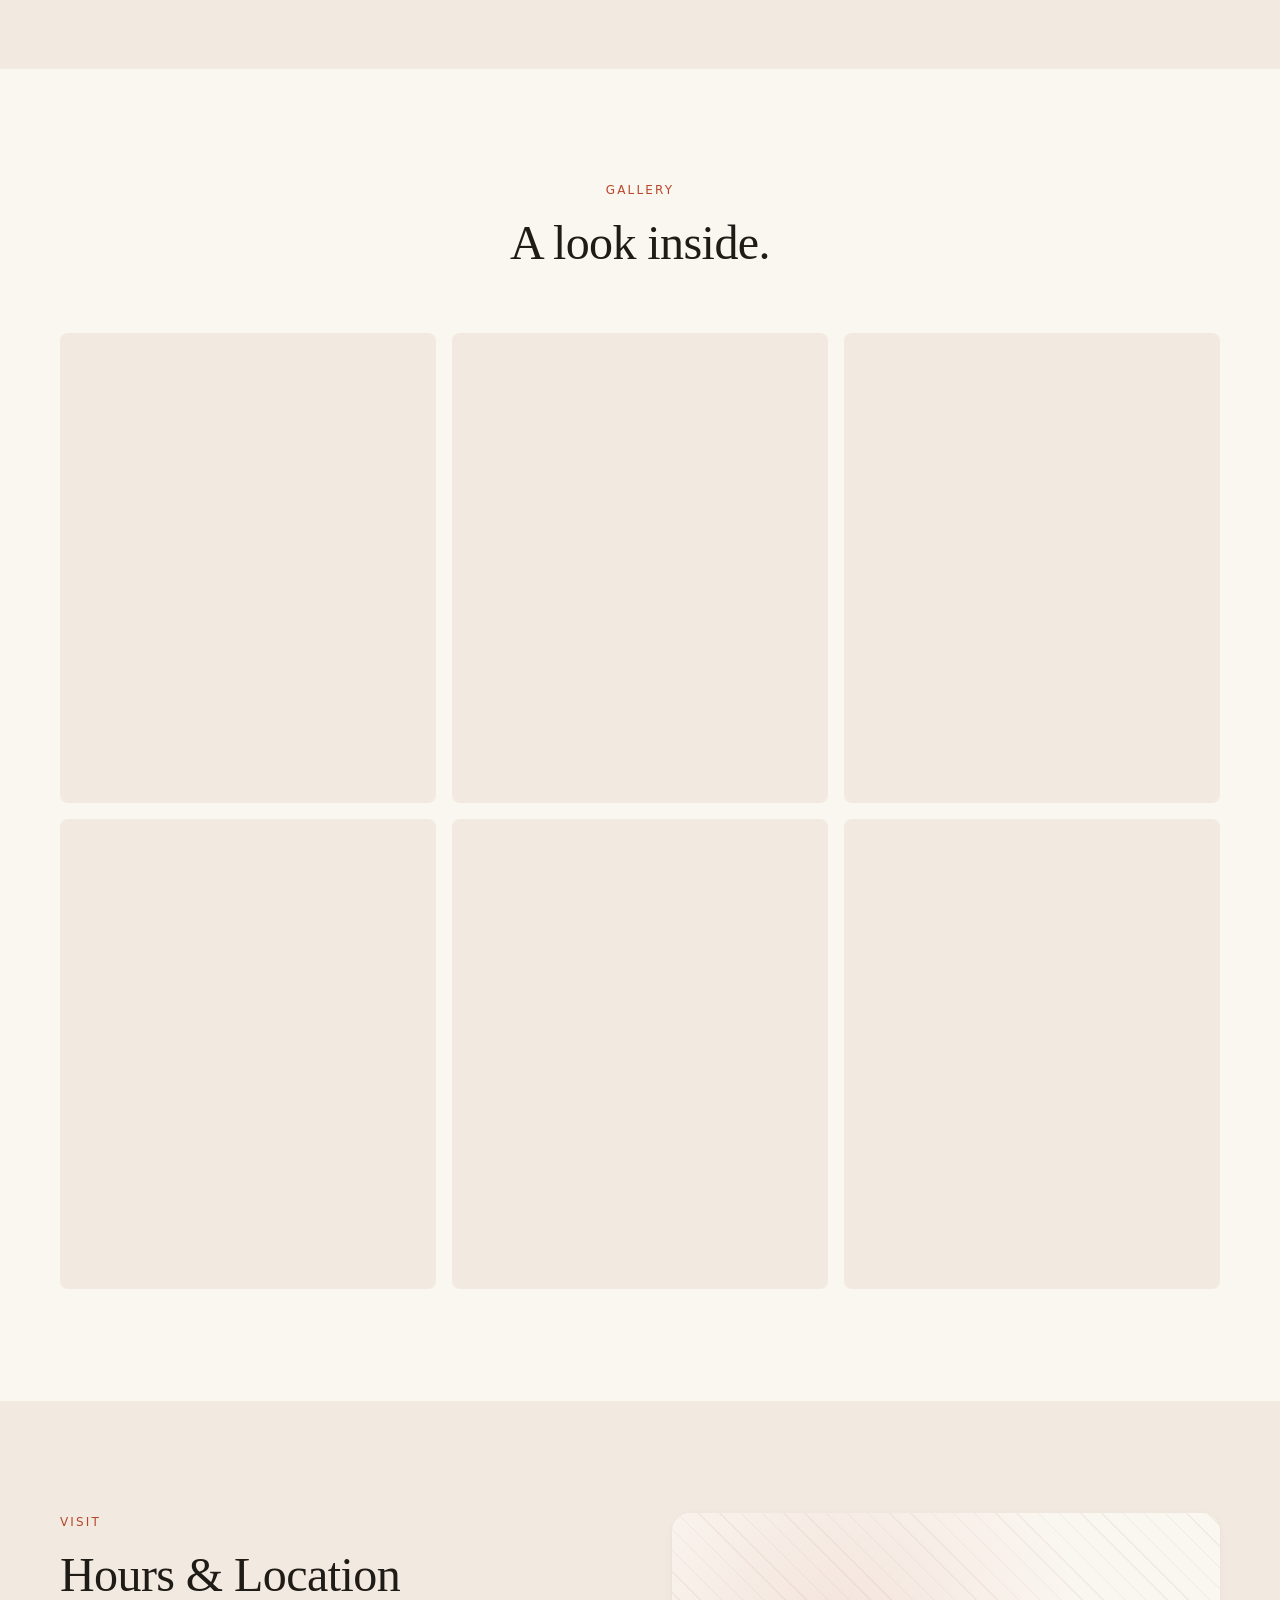
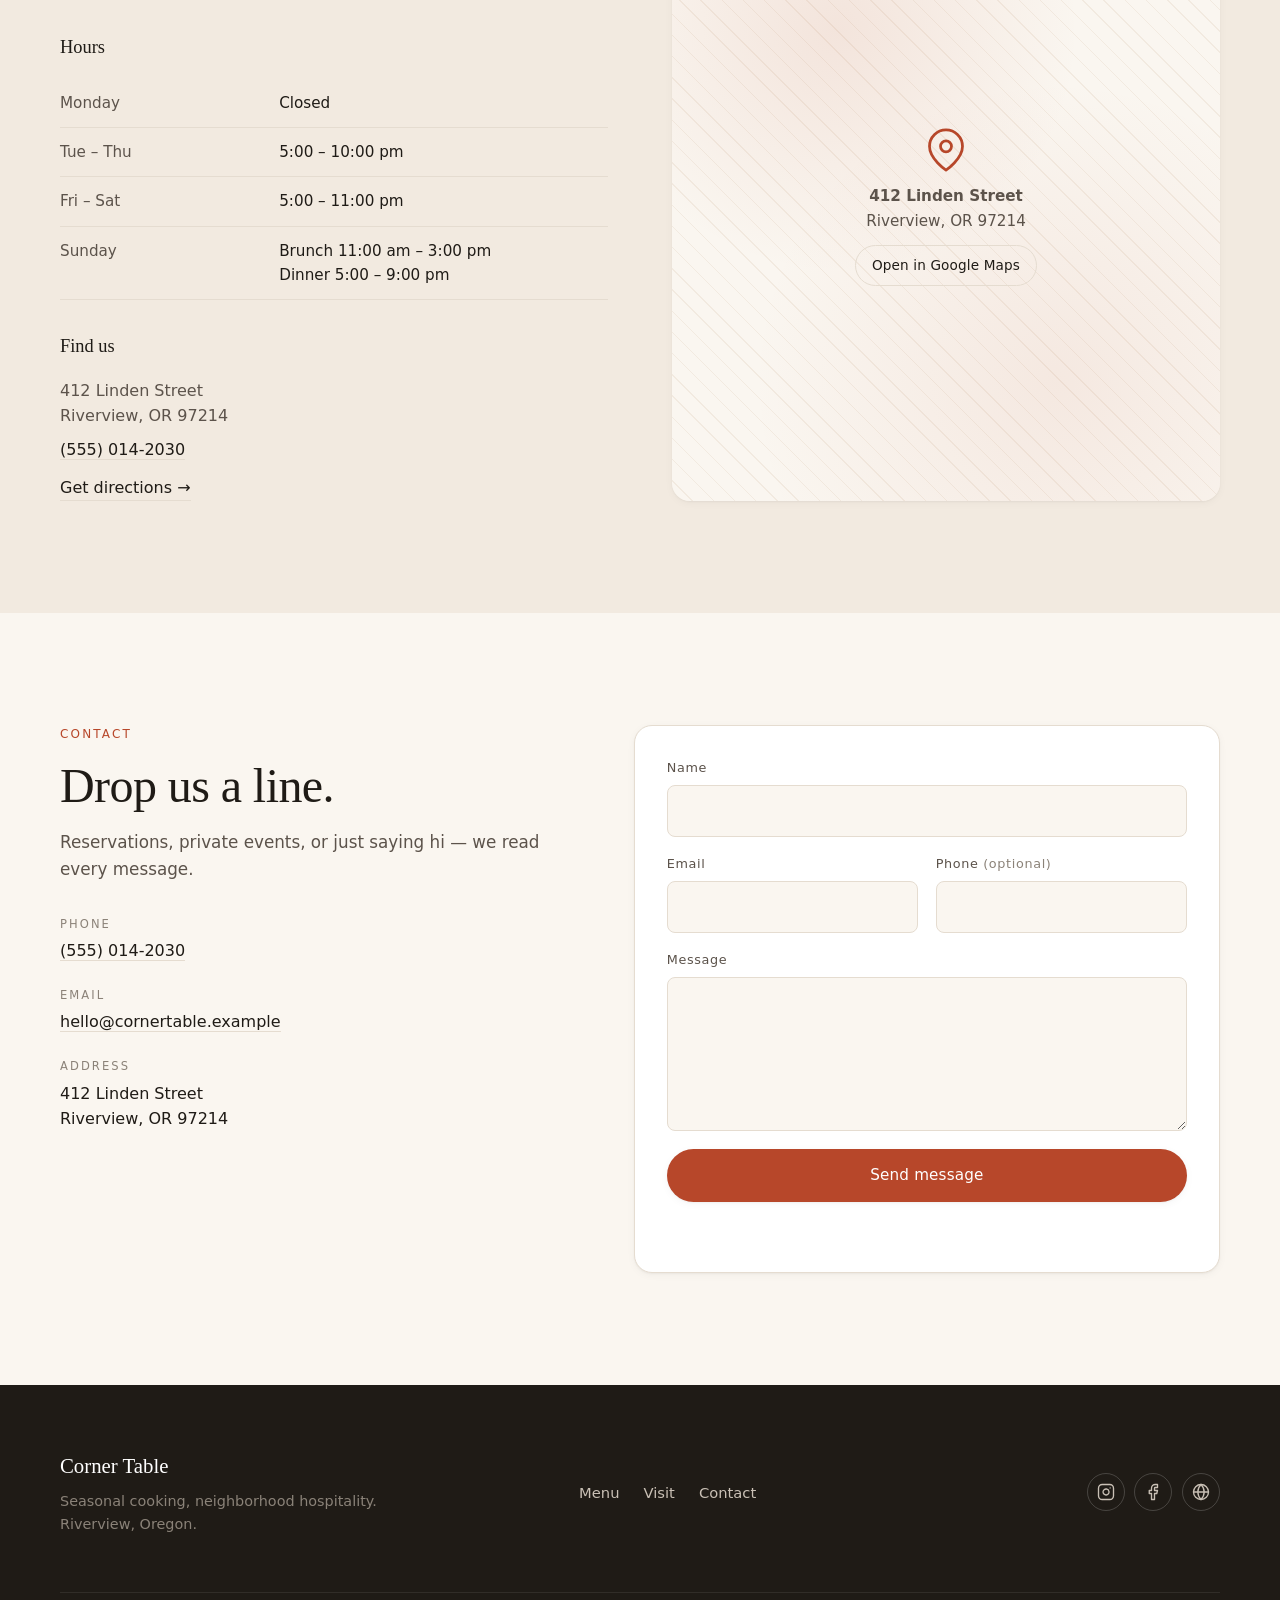
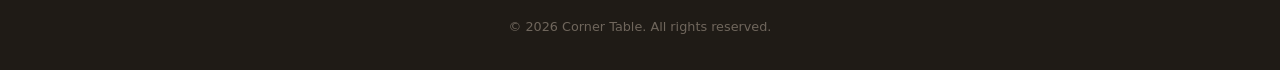
==== commit 37b0b05d: "Add Netlify auto-deploy workflow" ====
--- a/index.html
+++ b/index.html
@@ -2,6 +2,7 @@
 <html lang="en">
 <head>
   <meta charset="UTF-8" />
+  <meta http-equiv="Content-Security-Policy" content="default-src 'self'; style-src 'self' 'unsafe-inline'; img-src 'self' data: blob:; script-src 'self'; connect-src 'self'; manifest-src 'self'; worker-src 'self'; object-src 'none'; base-uri 'self'; frame-ancestors 'none'" />
   <meta name="viewport" content="width=device-width, initial-scale=1, viewport-fit=cover" />
   <meta name="theme-color" content="#B7472A" />
 
